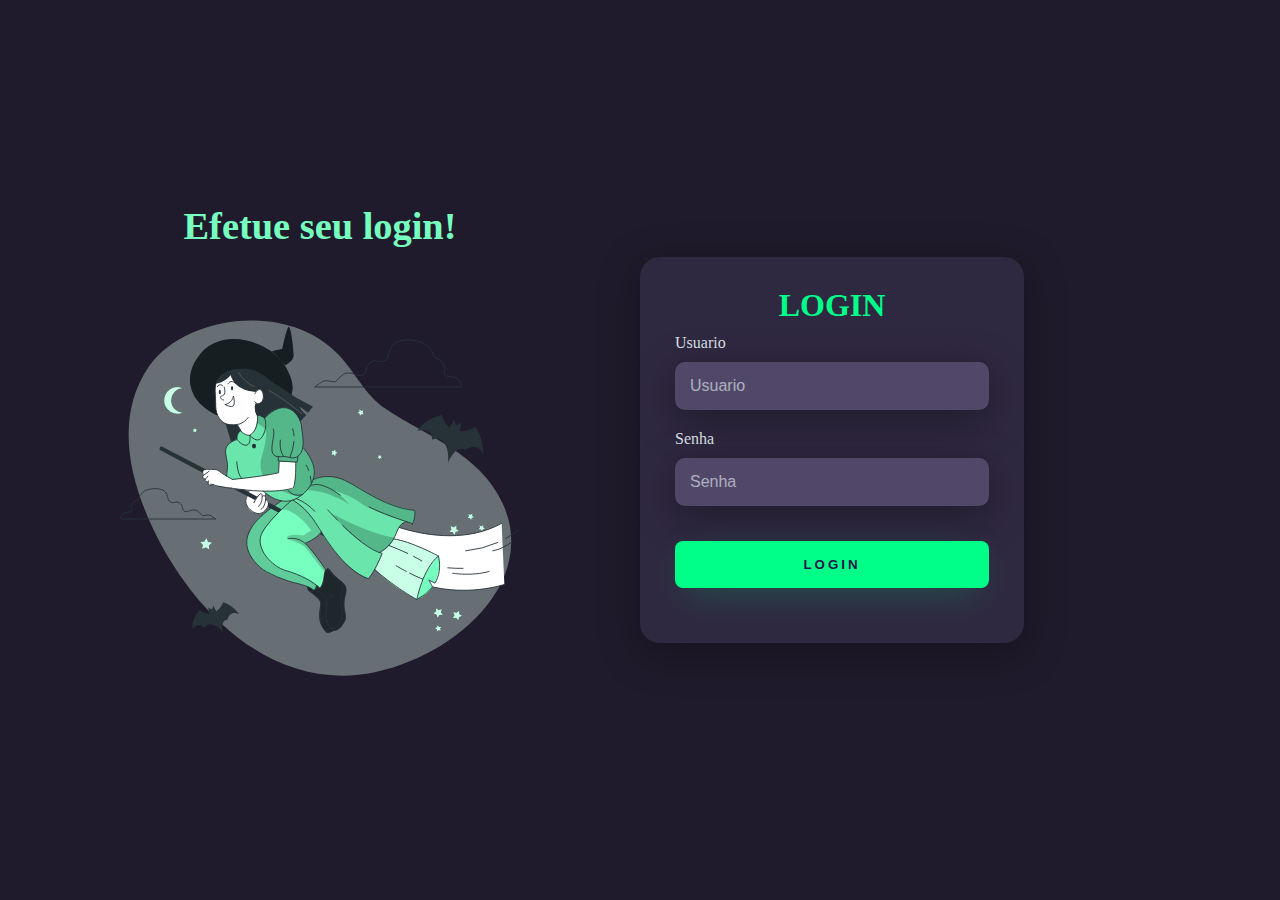
==== login.html @ 28357ad7 "Adicionando HTML e CSS para a página de login. Já possui alguma responsividade. Irei modificar a ord" ====
<!DOCTYPE html>
<html lang="Pt-br">
<head>
  <meta charset="UTF-8">
  <meta http-equiv="X-UA-Compatible" content="IE=edge">
  <meta name="viewport" content="width=device-width, initial-scale=1.0">
  <title>TribeWarts - Login</title>
  <link rel="stylesheet" href="loginStyle.css">
</head>
<body>
  <div class="main">
    <div class="left">
      <h1>Efetue seu login!</h1>
      <img class="imagem-login" src="./images/witch-animate.svg" alt="Animação de uma bruxa">
    </div>
    <div class="right">
      <div class="card">
        <h1>LOGIN</h1>
        <div class="textfield">
          <label for="usuario">Usuario</label>
          <input type="text" placeholder="Usuario" name="usuario">
        </div>
        <div class="textfield">
          <label for="senha">Senha</label>
          <input type="password" placeholder="Senha" name="senha">
        </div>
        <button class="btn-login">Login</button>
      </div>
    </div>
  </div>
  <script src=""></script>  
</body>
</html>
---- loginStyle.css ----
body {
  margin: 0;
}

* {
  box-sizing: border-box;
}

.main {
  width: 100vw; /* Porcentagem da largura do viewport no eixo X */
  height: 100vh;
  background-color: #201b2c;
  display: flex;
  justify-content: center;
  align-items: center;
}

.left {
  width: 50vw;
  width: 100vh;
  display: flex;
  justify-content: center;
  align-items: center;
  flex-direction: column;
}

.left > h1 {
  font-size: 3vw;
  color: #77ffc0;
}

.imagem-login {
  width: 35vw;
}

.right {
  width: 50vw;
  width: 100vh;
  justify-content: center;
  align-items: center;
}

.card {
  width: 60%; /* Vw é o tamanho da viewport, a tela onde esta a página. A % pega o tamanho da div, nesse caso, a div onde esta o card. 60% e 50 vw */
  display: flex;
  justify-content: center;
  align-items: center;
  flex-direction: column;
  padding: 30px 35px;
  background: #2f2841;
  border-radius: 20px;
  box-shadow: 0px 10px 40px #00000056;
}

.card > h1 {
  color: #00ff88;
  font-weight: 800;
  margin: 0;
}

.textfield {
  width: 100%;
  display: flex;
  flex-direction: column;
  align-items: flex-start;
  justify-content: center;
  margin: 10px 0px;
}

.textfield > input {
  width: 100%;
  border: none;
  border-radius: 10px;
  padding: 15px;
  background: #514869;
  color: #f0ffffde;
  font-size: 12pt;
  box-shadow: 0px 10px 40px #00000056;
  outline: none;
  box-sizing: border-box;
}

.textfield > label {
  color: #f0ffffde;
  margin-bottom: 10px;
}

.textfield > input::placeholder {
  color: #f0ffff94;
}

.btn-login {
  width: 100%;
  padding: 16px 0px;
  margin: 25px;
  border: none;
  border-radius: 8px;
  outline: none;
  text-transform: uppercase;
  font-weight: 800;
  letter-spacing: 3px;
  color: #2b134b;
  background: #00ff88;
  cursor: pointer;
  box-shadow: 0px 10px 40px -12px #00ff8052;
}

@media only screen and (max-width: 950px) {
  .card {
    width: 85%;
  }
}

@media only screen and (max-width: 600px) {
  .main {
    flex-direction: column;
  }

  .left {
    width: 100%;
    height: auto;
  }

  .left > h1 {
    display: none;
  }

  .imagem-login {
    width: 55vw;
  }

  .right {
    width: 100%;
    height: auto;
  }

  .card {
    width: 90%;
    margin: auto;
  }
  
}
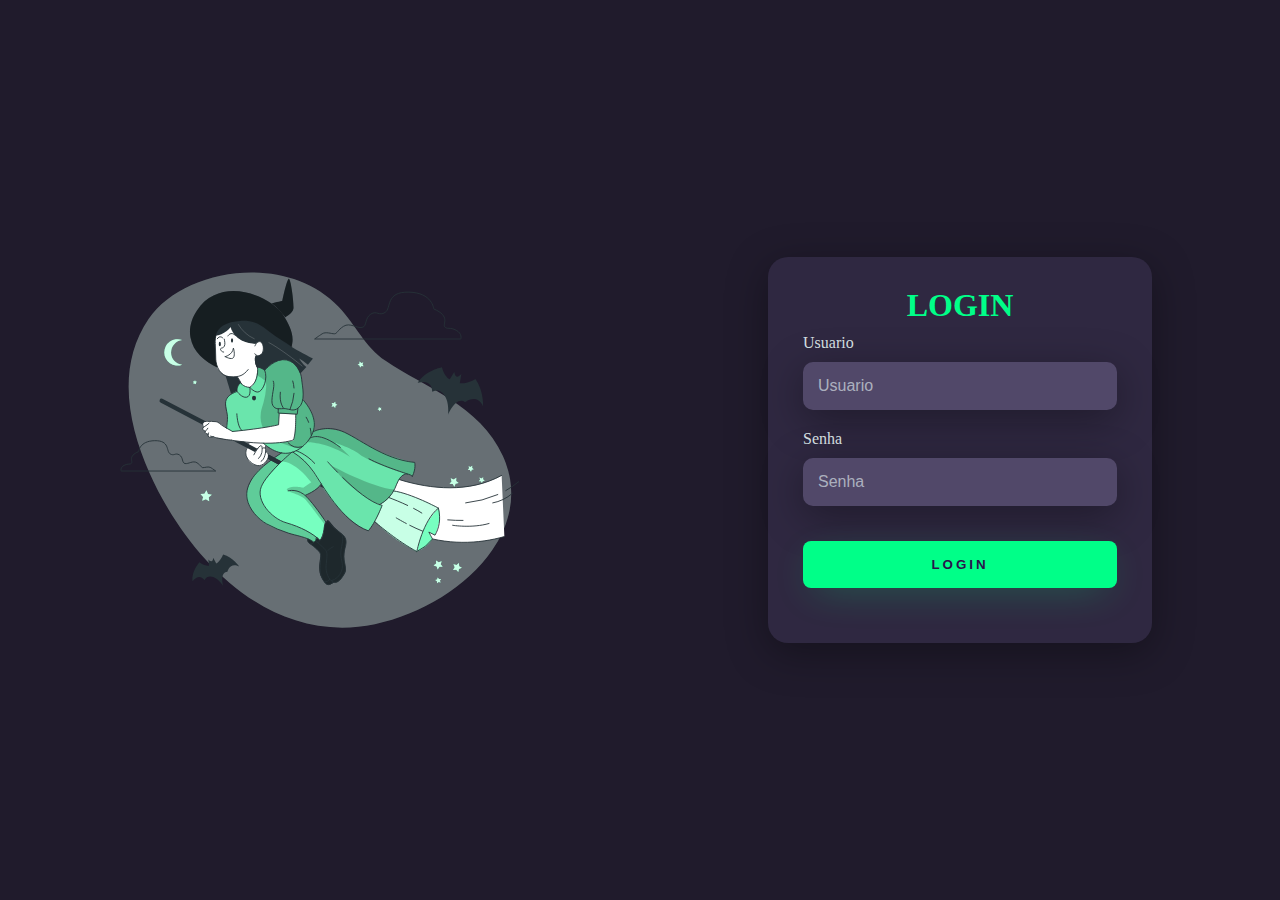
==== commit dd9b849c: "Adicionando o link para outra página" ====
--- a/login.html
+++ b/login.html
@@ -10,7 +10,7 @@
 <body>
   <div class="main">
     <div class="left">
-      <h1>Efetue seu login!</h1>
+      <!-- <h1>Efetue seu login!</h1> -->
       <img class="imagem-login" src="./images/witch-animate.svg" alt="Animação de uma bruxa">
     </div>
     <div class="right">
@@ -18,16 +18,16 @@
         <h1>LOGIN</h1>
         <div class="textfield">
           <label for="usuario">Usuario</label>
-          <input type="text" placeholder="Usuario" name="usuario">
+          <input id="email" type="email" placeholder="Usuario" name="usuario">
         </div>
         <div class="textfield">
           <label for="senha">Senha</label>
-          <input type="password" placeholder="Senha" name="senha">
+          <input id="senha" type="password" placeholder="Senha" name="senha">
         </div>
-        <button class="btn-login">Login</button>
+        <button type="submit" class="btn-login">Login</button>
       </div>
     </div>
   </div>
-  <script src=""></script>  
+  <script src="loginScript.js"></script>  
 </body>
 </html>--- a/loginStyle.css
+++ b/loginStyle.css
@@ -36,6 +36,7 @@
 .right {
   width: 50vw;
   width: 100vh;
+  display: flex;
   justify-content: center;
   align-items: center;
 }
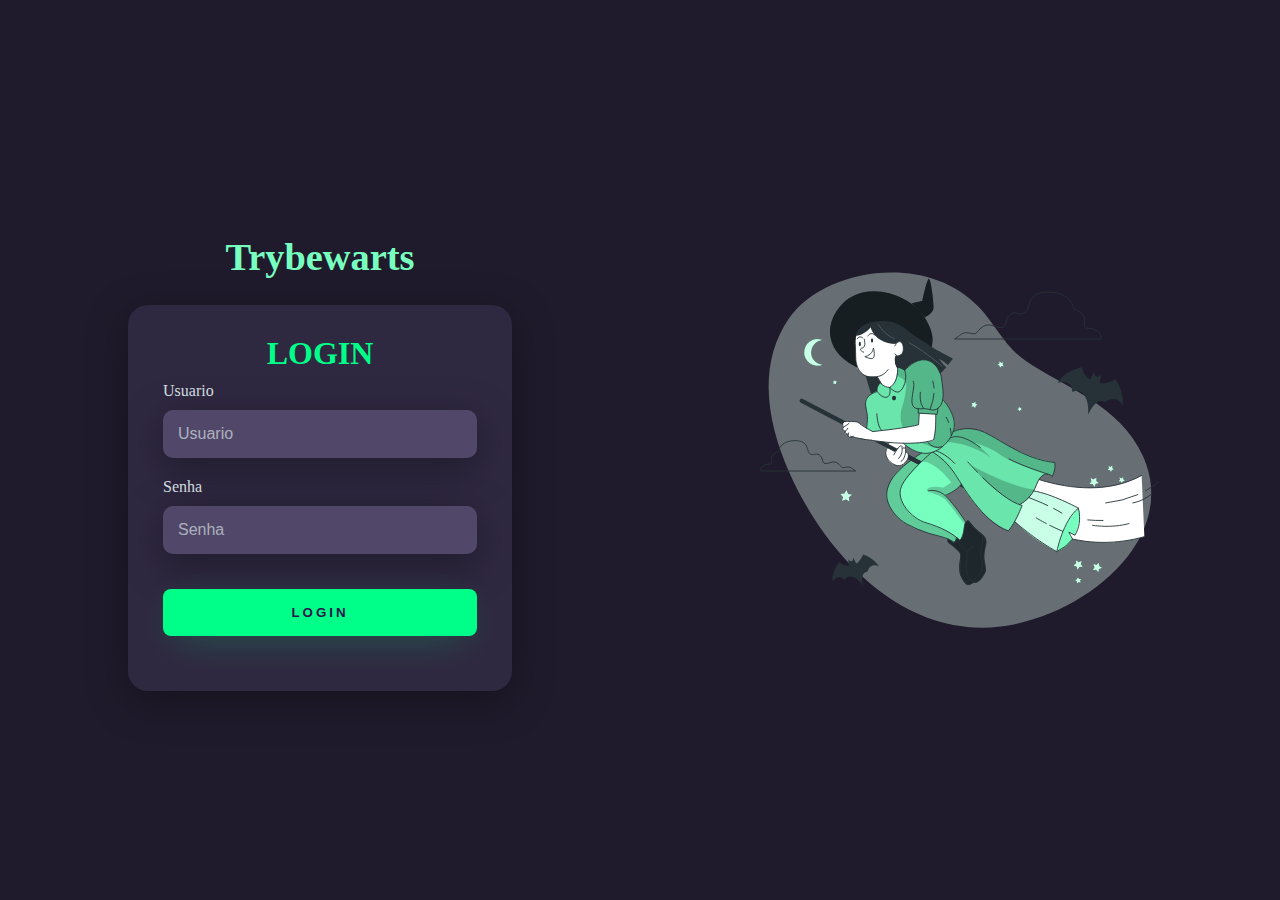
==== commit f1ad1640: "Voltando para corrigir os media query" ====
--- a/login.html
+++ b/login.html
@@ -9,11 +9,8 @@
 </head>
 <body>
   <div class="main">
-    <div class="left">
-      <!-- <h1>Efetue seu login!</h1> -->
-      <img class="imagem-login" src="./images/witch-animate.svg" alt="Animação de uma bruxa">
-    </div>
     <div class="right">
+      <h1>Trybewarts</h1>
       <div class="card">
         <h1>LOGIN</h1>
         <div class="textfield">
@@ -27,6 +24,10 @@
         <button type="submit" class="btn-login">Login</button>
       </div>
     </div>
+    <div class="left">
+      <!-- <h1>Efetue seu login!</h1> -->
+      <img class="imagem-login" src="./images/witch-animate.svg" alt="Animação de uma bruxa">
+    </div>
   </div>
   <script src="loginScript.js"></script>  
 </body>
--- a/loginStyle.css
+++ b/loginStyle.css
@@ -2,7 +2,7 @@
   margin: 0;
 }
 
-* {
+body * {
   box-sizing: border-box;
 }
 
@@ -13,11 +13,12 @@
   display: flex;
   justify-content: center;
   align-items: center;
+  flex-wrap: wrap-reverse;
 }
 
 .left {
   width: 50vw;
-  width: 100vh;
+  height: 100vh;
   display: flex;
   justify-content: center;
   align-items: center;
@@ -35,10 +36,16 @@
 
 .right {
   width: 50vw;
-  width: 100vh;
+  height: 100vh;
   display: flex;
   justify-content: center;
   align-items: center;
+  flex-direction: column;
+}
+
+.right > h1 {
+  font-size: 3vw;
+  color: #77ffc0;
 }
 
 .card {
@@ -106,24 +113,26 @@
   box-shadow: 0px 10px 40px -12px #00ff8052;
 }
 
-@media only screen and (max-width: 950px) {
+@media only screen and (max-width: 900px) {
+
   .card {
     width: 85%;
   }
+
+  .right > h1 {
+    display: none;
+  }
+
 }
 
 @media only screen and (max-width: 600px) {
   .main {
-    flex-direction: column;
+    flex-flow: column-reverse;
   }
 
   .left {
     width: 100%;
     height: auto;
-  }
-
-  .left > h1 {
-    display: none;
   }
 
   .imagem-login {
@@ -135,9 +144,13 @@
     height: auto;
   }
 
+  .right > h1 {
+    display: none;
+  }
+
   .card {
-    width: 90%;
-    margin: auto;
+    width: 80%;
+    /* margin: auto; */
   }
   
 }